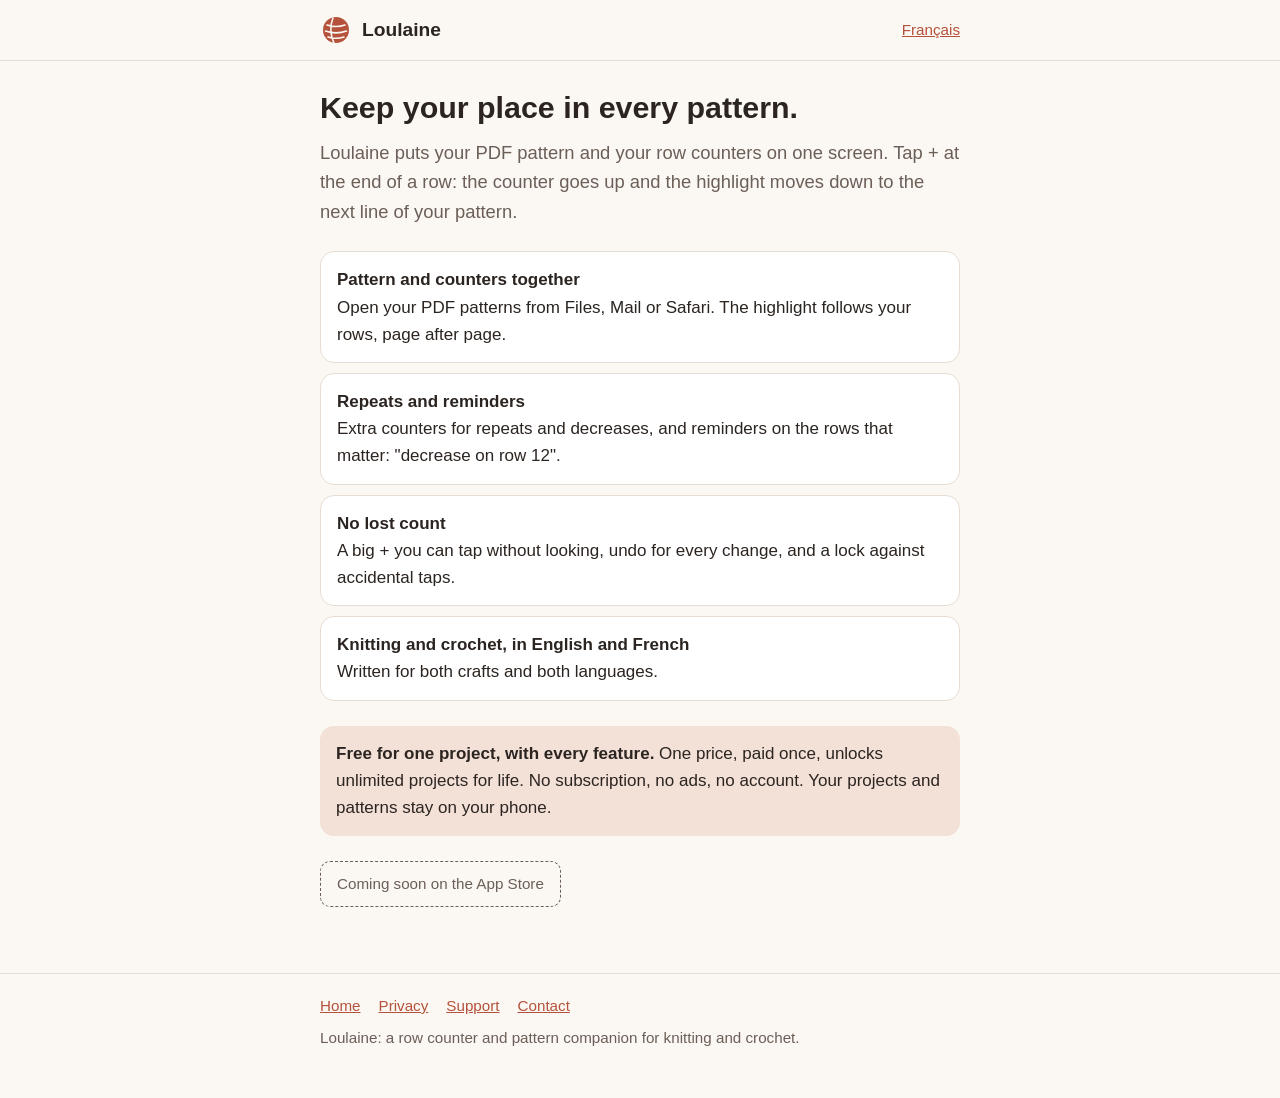
==== loulaine/index.html @ 70e85526 "Ardoise Studio site: Loulaine pages (home, privacy, support, EN/FR)" ====
<!doctype html>
<html lang="en">
<head>
<meta charset="utf-8">
<meta name="viewport" content="width=device-width, initial-scale=1">
<title>Loulaine: row counter &amp; PDF pattern for knitting and crochet</title>
<meta name="description" content="Your PDF pattern and your row counters on one screen. Paid once, no subscription, no ads, no account.">
<link rel="canonical" href="https://ardoise-studio.github.io/loulaine/">
<link rel="alternate" hreflang="en" href="https://ardoise-studio.github.io/loulaine/">
<link rel="alternate" hreflang="fr" href="https://ardoise-studio.github.io/loulaine/fr/">
<link rel="alternate" hreflang="x-default" href="https://ardoise-studio.github.io/loulaine/">
<link rel="stylesheet" href="style.css">
</head>
<body>
<header class="site"><div class="wrap">
<a class="brand" href=""><svg viewBox="0 0 32 32" aria-hidden="true"><circle cx="16" cy="16" r="13" fill="var(--accent)"/><path d="M7 11c6 2 12 2 18 0M5.5 17c7 2.5 14 2.5 21 0M8 23c5 1.6 11 1.6 16 0M13 4c-3 7-3 17 1 25" fill="none" stroke="var(--bg)" stroke-width="1.6" stroke-linecap="round"/></svg><span>Loulaine</span></a>
<a class="lang" href="fr/" hreflang="fr" lang="fr">Français</a>
</div></header>
<main><div class="wrap">
<h1>Keep your place in every pattern.</h1>
<p class="lead">Loulaine puts your PDF pattern and your row counters on one screen. Tap + at the end of a row: the
counter goes up and the highlight moves down to the next line of your pattern.</p>
<ul class="features">
<li><strong>Pattern and counters together</strong>Open your PDF patterns from Files, Mail or Safari. The highlight follows your rows, page after page.</li>
<li><strong>Repeats and reminders</strong>Extra counters for repeats and decreases, and reminders on the rows that matter: "decrease on row 12".</li>
<li><strong>No lost count</strong>A big + you can tap without looking, undo for every change, and a lock against accidental taps.</li>
<li><strong>Knitting and crochet, in English and French</strong>Written for both crafts and both languages.</li>
</ul>
<p class="price"><strong>Free for one project, with every feature.</strong> One price, paid once, unlocks unlimited
projects for life. No subscription, no ads, no account. Your projects and patterns stay on your phone.</p>
<div class="badges"><span class="badge">Coming soon on the App Store</span></div>

</div></main>
<footer class="site"><div class="wrap">
<nav><a href="">Home</a><a href="privacy/">Privacy</a><a href="support/">Support</a><a href="mailto:hello.ardoisestudio+loulaine@gmail.com">Contact</a></nav>
<p>Loulaine: a row counter and pattern companion for knitting and crochet.</p>
</div></footer>
</body>
</html>
---- loulaine/style.css ----
/* Loulaine — one small stylesheet, no external fonts, no trackers. */
:root {
  --bg: #fbf7f2;
  --surface: #ffffff;
  --text: #2b2420;
  --muted: #6b5f57;
  --accent: #b5523b;
  --accent-soft: #f3e1d8;
  --line: #e7ddd3;
  color-scheme: light dark;
}
@media (prefers-color-scheme: dark) {
  :root {
    --bg: #1d1916;
    --surface: #26211d;
    --text: #f2ebe4;
    --muted: #b9aca1;
    --accent: #e58a6f;
    --accent-soft: #3a2a23;
    --line: #3a322c;
  }
}
* { box-sizing: border-box; }
html { -webkit-text-size-adjust: 100%; }
body {
  margin: 0;
  background: var(--bg);
  color: var(--text);
  font: 17px/1.6 -apple-system, BlinkMacSystemFont, "Segoe UI", Roboto, "Helvetica Neue", Arial, sans-serif;
}
.wrap { max-width: 42rem; margin: 0 auto; padding: 0 16px; }
header.site { border-bottom: 1px solid var(--line); }
header.site .wrap { display: flex; align-items: center; justify-content: space-between; gap: 12px; padding-top: 14px; padding-bottom: 14px; }
.brand { display: flex; align-items: center; gap: 10px; color: var(--text); text-decoration: none; font-weight: 700; font-size: 1.2rem; }
.brand svg { width: 32px; height: 32px; flex: none; }
.lang { font-size: .95rem; color: var(--accent); }
main { padding: 28px 0 40px; }
h1 { font-size: 1.9rem; line-height: 1.2; margin: 0 0 .4em; }
h2 { font-size: 1.2rem; margin: 1.8em 0 .4em; }
p, ul { margin: 0 0 1em; }
ul { padding-left: 1.2em; }
li { margin-bottom: .35em; }
a { color: var(--accent); }
.lead { font-size: 1.15rem; color: var(--muted); }
.features { list-style: none; padding: 0; margin: 1.5em 0; }
.features li { background: var(--surface); border: 1px solid var(--line); border-radius: 14px; padding: 14px 16px; margin-bottom: 10px; }
.features strong { display: block; }
.badges { display: flex; flex-wrap: wrap; gap: 10px; margin: 1.5em 0; }
.badge { display: inline-block; padding: 10px 16px; border-radius: 10px; border: 1px dashed var(--muted); color: var(--muted); font-size: .95rem; }
.price { background: var(--accent-soft); border-radius: 14px; padding: 14px 16px; }
.meta { color: var(--muted); font-size: .95rem; }
details { background: var(--surface); border: 1px solid var(--line); border-radius: 14px; padding: 12px 16px; margin-bottom: 10px; }
summary { cursor: pointer; font-weight: 600; }
details[open] summary { margin-bottom: .5em; }
.email { overflow-wrap: anywhere; }
footer.site { border-top: 1px solid var(--line); padding: 20px 0 32px; font-size: .95rem; color: var(--muted); }
footer.site nav { display: flex; flex-wrap: wrap; gap: 6px 18px; margin-bottom: 8px; }
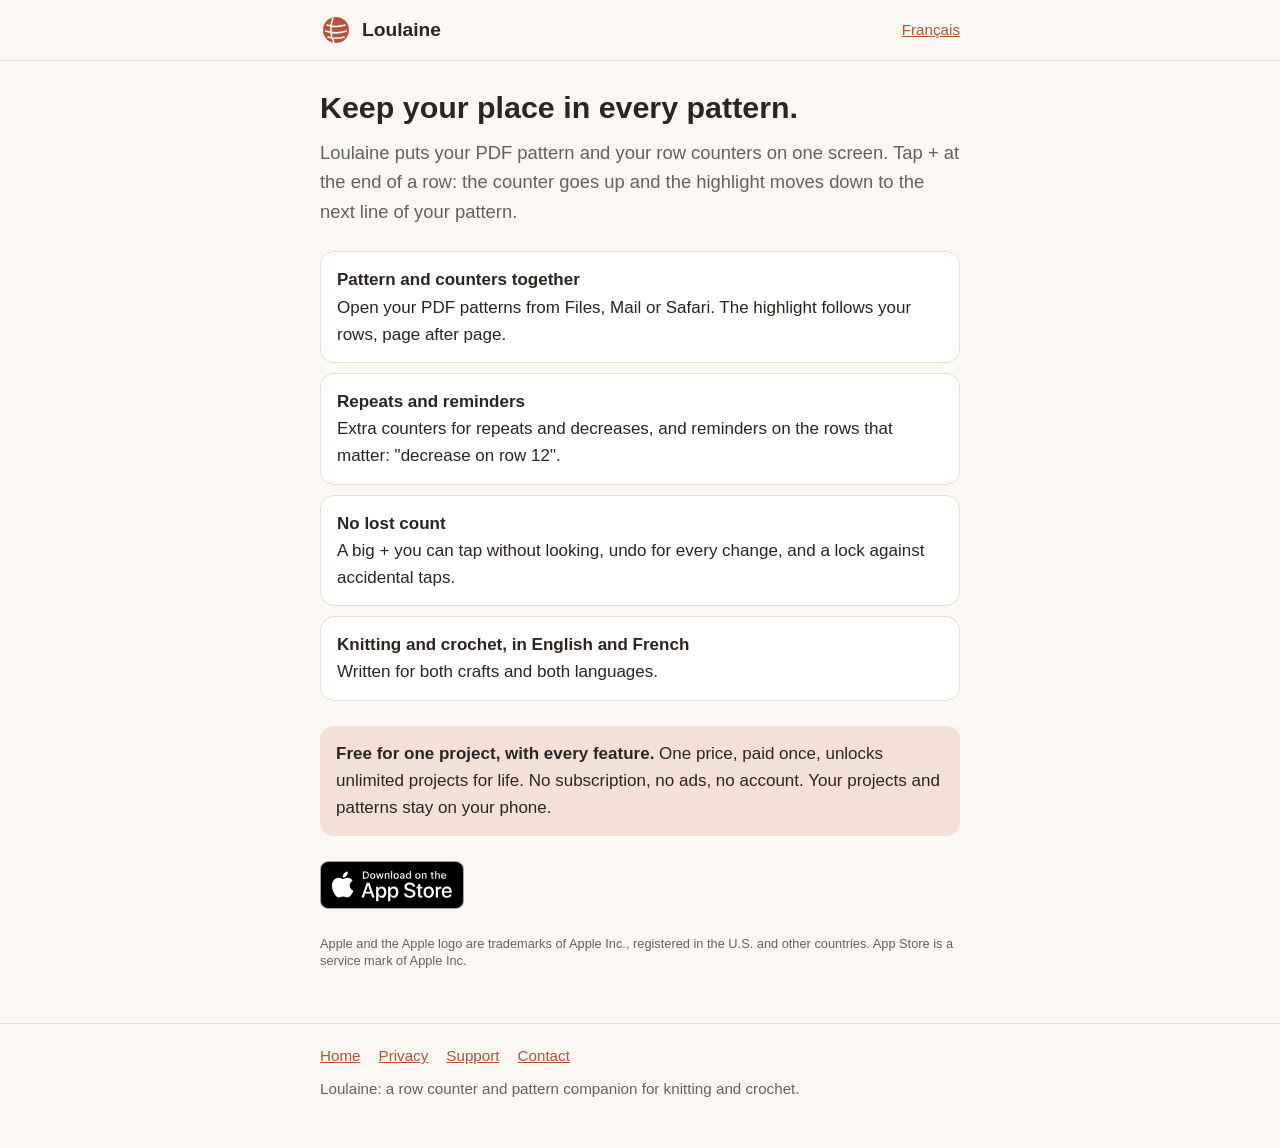
==== commit 68139d16: "loulaine: official App Store badge (EN/FR) linking to the live app" ====
--- a/loulaine/index.html
+++ b/loulaine/index.html
@@ -28,7 +28,8 @@
 </ul>
 <p class="price"><strong>Free for one project, with every feature.</strong> One price, paid once, unlocks unlimited
 projects for life. No subscription, no ads, no account. Your projects and patterns stay on your phone.</p>
-<div class="badges"><span class="badge">Coming soon on the App Store</span></div>
+<div class="badges"><a class="store" href="https://apps.apple.com/app/id6832456726"><img src="img/app-store-en.svg" width="144" height="48" alt="Download on the App Store"></a></div>
+<p class="legal">Apple and the Apple logo are trademarks of Apple Inc., registered in the U.S. and other countries. App Store is a service mark of Apple Inc.</p>
 
 </div></main>
 <footer class="site"><div class="wrap">
--- a/loulaine/style.css
+++ b/loulaine/style.css
@@ -46,7 +46,10 @@
 .features li { background: var(--surface); border: 1px solid var(--line); border-radius: 14px; padding: 14px 16px; margin-bottom: 10px; }
 .features strong { display: block; }
 .badges { display: flex; flex-wrap: wrap; gap: 10px; margin: 1.5em 0; }
-.badge { display: inline-block; padding: 10px 16px; border-radius: 10px; border: 1px dashed var(--muted); color: var(--muted); font-size: .95rem; }
+/* Apple badge rules: official artwork unmodified, height >= 40 px, clear space >= 1/4 of its height (12 px). */
+.store { display: inline-block; padding: 12px; margin: -12px; line-height: 0; }
+.store img { display: block; height: 48px; width: auto; }
+.legal { color: var(--muted); font-size: .8rem; line-height: 1.4; }
 .price { background: var(--accent-soft); border-radius: 14px; padding: 14px 16px; }
 .meta { color: var(--muted); font-size: .95rem; }
 details { background: var(--surface); border: 1px solid var(--line); border-radius: 14px; padding: 12px 16px; margin-bottom: 10px; }
